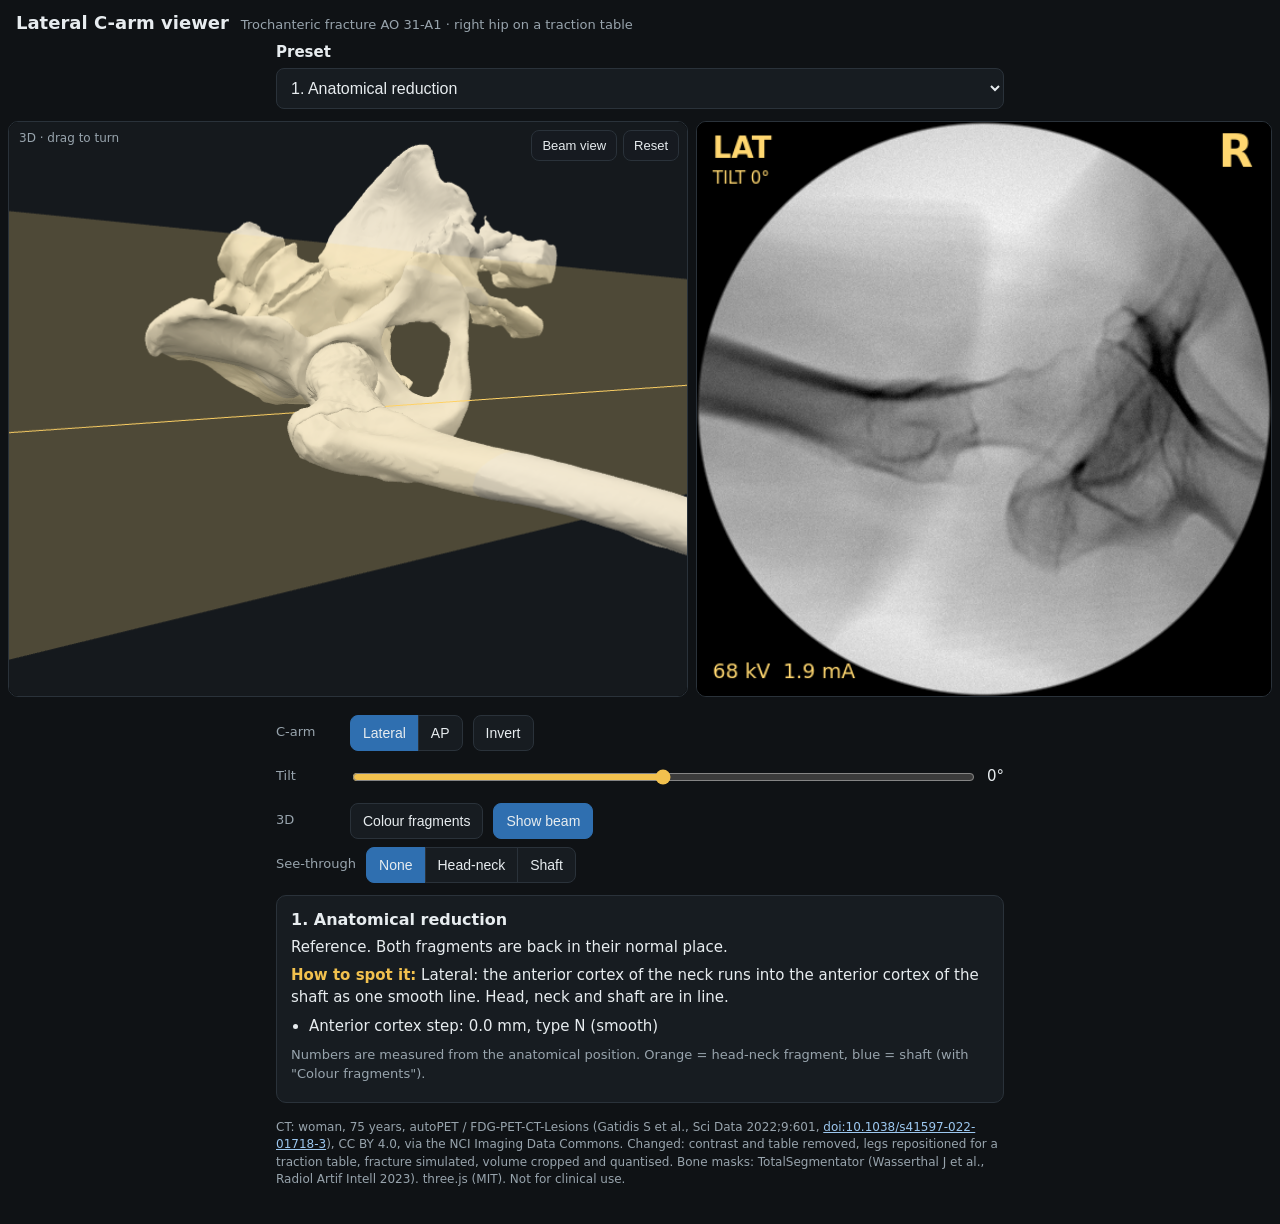
==== lateral-viewer/index.html @ 4b650449 "Add lateral C-arm viewer for trochanteric malreductions New folder /lateral-viewer/ (no existing fil" ====
<!doctype html>
<html lang="en">
<head>
  <meta charset="utf-8">
  <meta name="viewport" content="width=device-width, initial-scale=1, viewport-fit=cover">
  <title>Lateral C-arm Viewer</title>
  <meta name="description" content="Trochanteric fracture (AO 31-A1) malreductions: 3D bone model and the matching lateral C-arm image from one CT.">
  <link rel="stylesheet" href="css/style.css">
  <script type="importmap">
    {
      "imports": {
        "three": "../lib/three/three.module.min.js",
        "three/addons/": "../lib/three/addons/"
      }
    }
  </script>
</head>
<body>
  <header>
    <h1>Lateral C-arm viewer</h1>
    <span class="sub">Trochanteric fracture AO 31-A1 · right hip on a traction table</span>
  </header>

  <section id="top">
    <label class="full">Preset
      <select id="preset"></select>
    </label>
    <div class="row" id="sevrow">
      <span>Mild</span><input type="range" id="sev" min="0" max="100" step="1"><span>Severe</span>
    </div>
  </section>

  <main id="stage">
    <div id="v3d" class="panel">
      <canvas id="c3d"></canvas>
      <div class="tag">3D · drag to turn</div>
      <div class="floating">
        <button id="btnBeamView">Beam view</button>
        <button id="btnFree">Reset</button>
      </div>
    </div>
    <div id="vx" class="panel">
      <div id="busy">updating…</div>
    </div>
  </main>

  <section id="controls">
    <div class="row">
      <span class="lbl">C-arm</span>
      <div class="seg"><button id="btnLat">Lateral</button><button id="btnAP">AP</button></div>
      <button id="btnInv">Invert</button>
    </div>
    <div class="row" id="tiltrow">
      <span class="lbl">Tilt</span><input type="range" id="tilt" min="-30" max="30" step="1"><span id="tiltval">0°</span>
    </div>
    <div class="row wrap">
      <span class="lbl">3D</span>
      <button id="btnCol">Colour fragments</button>
      <button id="btnBeam">Show beam</button>
    </div>
    <div class="row wrap">
      <span class="lbl">See-through</span>
      <div class="seg"><button id="see_none">None</button><button id="see_prox">Head-neck</button><button id="see_dist">Shaft</button></div>
    </div>

    <article id="label">
      <h2 id="pname"></h2>
      <p id="what"></p>
      <p class="spot"><b>How to spot it:</b> <span id="spot"></span></p>
      <p id="range" class="muted"></p>
      <ul id="nums"></ul>
      <p class="muted">Numbers are measured from the anatomical position. Orange = head-neck fragment, blue = shaft (with "Colour fragments").</p>
    </article>

    <footer>
      <p>CT: woman, 75 years, autoPET / FDG-PET-CT-Lesions (Gatidis S et al., Sci Data 2022;9:601,
        <a href="https://doi.org/10.1038/s41597-022-01718-3">doi:10.1038/s41597-022-01718-3</a>), CC BY 4.0, via the NCI Imaging Data Commons.
        Changed: contrast and table removed, legs repositioned for a traction table, fracture simulated, volume cropped and quantised.
        Bone masks: TotalSegmentator (Wasserthal J et al., Radiol Artif Intell 2023). three.js (MIT). Not for clinical use.</p>
    </footer>
  </section>

  <div id="loading">
    <p>Loading the CT…</p>
    <div class="bar"><div id="loadbar"></div></div>
  </div>
  <script type="module" src="js/main.js"></script>
</body>
</html>
---- lateral-viewer/css/style.css ----
:root {
  --bg: #0f1215;
  --panel: #171c21;
  --line: #2a323a;
  --text: #e7ecef;
  --muted: #98a4ad;
  --accent: #f2c14e;
  --on: #2f6fb0;
}
* { box-sizing: border-box; }
html, body { margin: 0; background: var(--bg); color: var(--text); font: 15px/1.45 system-ui, -apple-system, Segoe UI, Roboto, sans-serif; }
body { padding-bottom: env(safe-area-inset-bottom); }
header { display: flex; flex-wrap: wrap; align-items: baseline; gap: 4px 12px; padding: 10px 16px 6px; }
header h1 { font-size: 18px; margin: 0; }
header .sub { color: var(--muted); font-size: 13px; }

#stage { display: flex; flex-direction: column; gap: 8px; padding: 0 8px; }
.panel { position: relative; background: #000; border-radius: 10px; overflow: hidden; border: 1px solid var(--line); }
#v3d { height: 34vh; min-height: 200px; }
#c3d { width: 100%; height: 100%; display: block; touch-action: none; }
#vx { width: min(100%, 56vh); aspect-ratio: 1 / 1; margin: 0 auto; }
#xr { width: 100%; height: 100%; display: block; image-rendering: auto; }
.tag { position: absolute; left: 10px; top: 8px; font-size: 12px; color: var(--muted); pointer-events: none; }
.floating { position: absolute; right: 8px; top: 8px; display: flex; gap: 6px; }
#busy { position: absolute; right: 10px; bottom: 8px; font-size: 12px; color: var(--accent); transition: opacity .3s; pointer-events: none; }

@media (orientation: landscape) and (min-width: 700px) {
  #stage { flex-direction: row; height: 64vh; }
  #v3d { flex: 1; height: 100%; }
  #vx { width: auto; height: 100%; margin: 0; }
}

#controls { padding: 10px 16px 24px; max-width: 760px; margin: 0 auto; }
#top { padding: 0 16px 4px; max-width: 760px; margin: 0 auto; }
#top .row { margin: 4px 0 6px; }
label.full { display: block; font-weight: 600; margin-bottom: 8px; }
select { display: block; width: 100%; margin-top: 4px; padding: 10px; font-size: 16px; border-radius: 8px; background: var(--panel); color: var(--text); border: 1px solid var(--line); }
.row { display: flex; align-items: center; gap: 10px; margin: 8px 0; }
.row.wrap { flex-wrap: wrap; }
.row input[type=range] { flex: 1; min-width: 120px; height: 32px; accent-color: var(--accent); }
.lbl { min-width: 64px; color: var(--muted); font-size: 13px; }
button { padding: 9px 12px; font-size: 14px; border-radius: 8px; background: var(--panel); color: var(--text); border: 1px solid var(--line); cursor: pointer; }
button.on { background: var(--on); border-color: var(--on); }
.seg { display: inline-flex; }
.seg button { border-radius: 0; margin-left: -1px; }
.seg button:first-child { border-radius: 8px 0 0 8px; margin-left: 0; }
.seg button:last-child { border-radius: 0 8px 8px 0; }
.floating button { padding: 7px 10px; font-size: 13px; background: rgba(23, 28, 33, .85); }

#label { background: var(--panel); border: 1px solid var(--line); border-radius: 10px; padding: 12px 14px; margin-top: 12px; }
#label h2 { font-size: 16px; margin: 0 0 6px; }
#label p { margin: 6px 0; }
#label ul { margin: 8px 0; padding-left: 18px; }
#label li { margin: 2px 0; font-variant-numeric: tabular-nums; }
.spot b { color: var(--accent); font-weight: 600; }
.muted { color: var(--muted); font-size: 13px; }
footer { color: var(--muted); font-size: 12px; margin-top: 16px; }
footer a { color: #9cc7ef; }

#loading { position: fixed; inset: 0; background: var(--bg); display: flex; flex-direction: column; align-items: center; justify-content: center; gap: 10px; z-index: 10; padding: 16px; text-align: center; }
#loading .bar { width: min(320px, 80vw); height: 8px; background: var(--panel); border-radius: 4px; overflow: hidden; }
#loadbar { width: 0; height: 100%; background: var(--accent); }
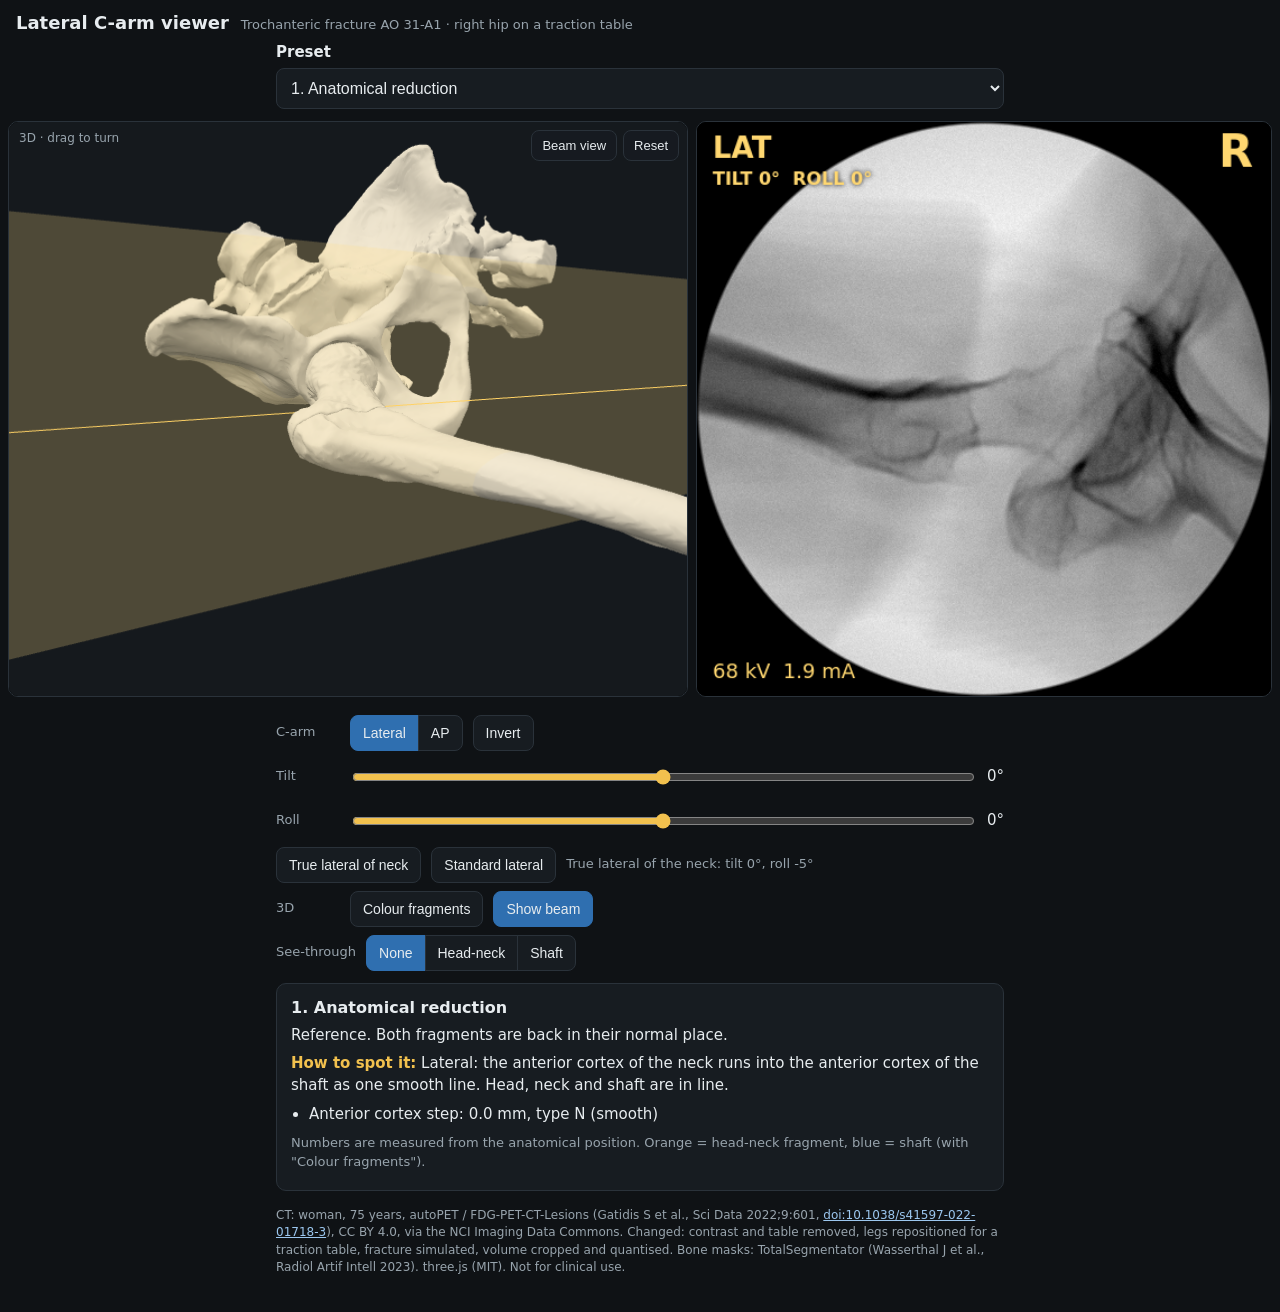
==== commit 1771a170: "Lateral viewer: add C-arm roll and true lateral of the neck - Roll slider: turns the C so the latera" ====
--- a/lateral-viewer/index.html
+++ b/lateral-viewer/index.html
@@ -53,6 +53,13 @@
     <div class="row" id="tiltrow">
       <span class="lbl">Tilt</span><input type="range" id="tilt" min="-30" max="30" step="1"><span id="tiltval">0°</span>
     </div>
+    <div class="row" id="rollrow">
+      <span class="lbl">Roll</span><input type="range" id="roll" min="-40" max="40" step="1"><span id="rollval">0°</span>
+    </div>
+    <div class="row wrap" id="truerow">
+      <button id="btnTrue">True lateral of neck</button><button id="btnStd">Standard lateral</button>
+      <span id="trueinfo" class="muted"></span>
+    </div>
     <div class="row wrap">
       <span class="lbl">3D</span>
       <button id="btnCol">Colour fragments</button>
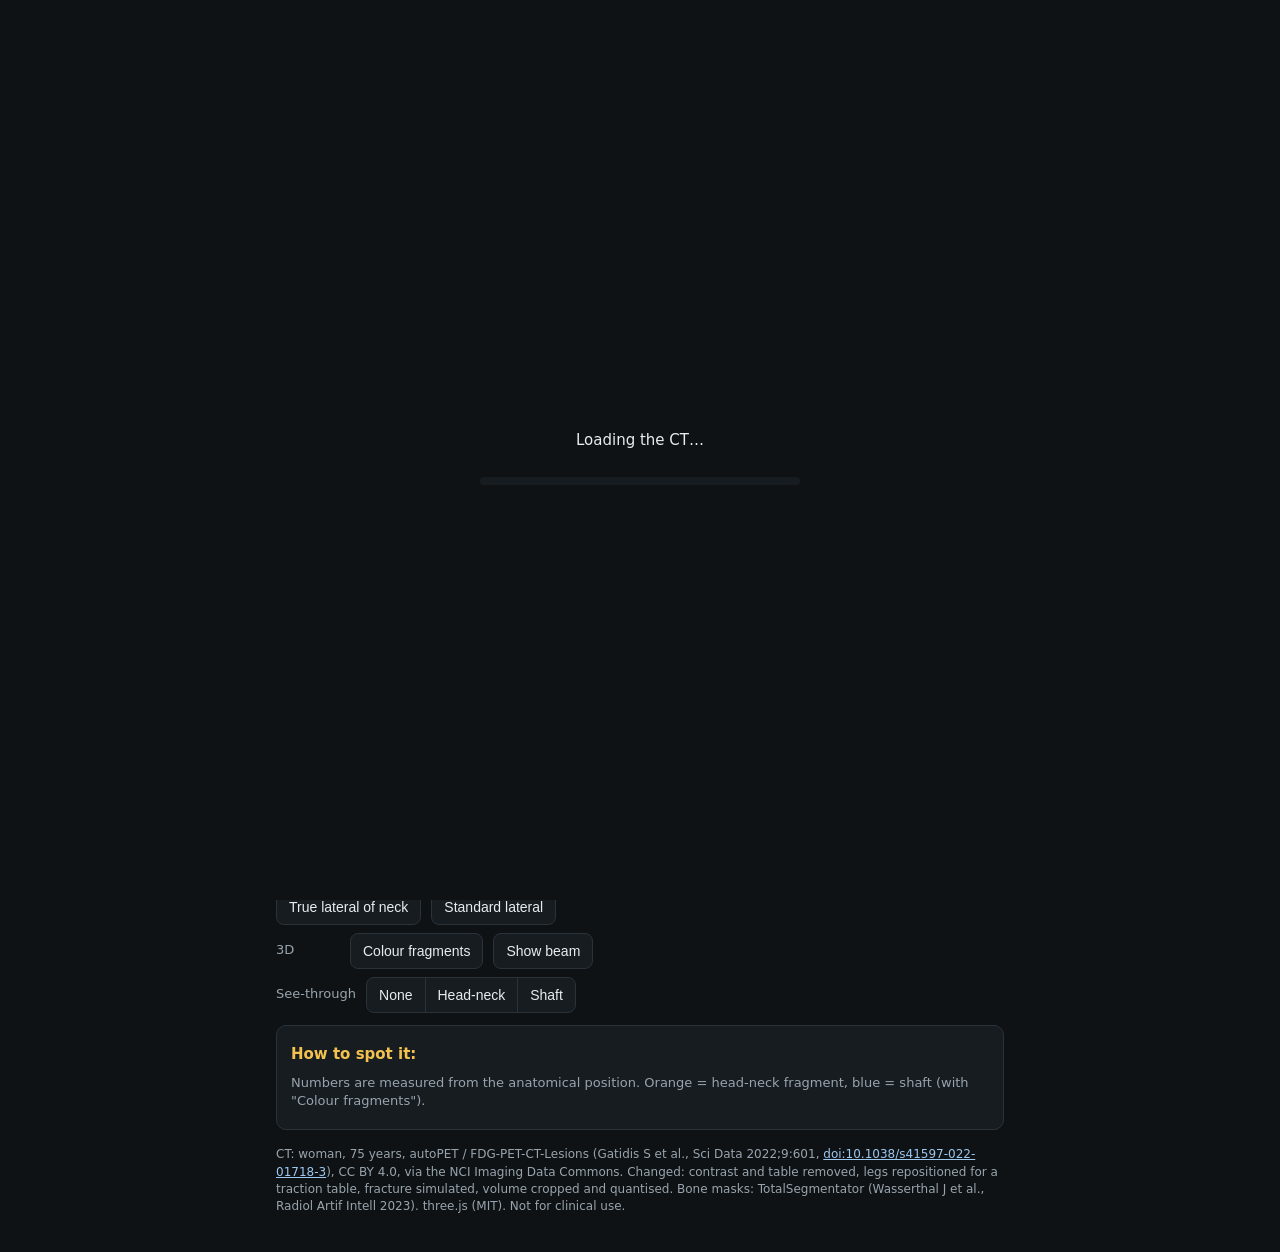
==== commit c8b5fc51: "Add VR and passthrough to the lateral viewer (Quest 3) Co-Authored-By: Claude Sonnet 5.5 <noreply@an" ====
--- a/lateral-viewer/index.html
+++ b/lateral-viewer/index.html
@@ -65,6 +65,11 @@
       <button id="btnCol">Colour fragments</button>
       <button id="btnBeam">Show beam</button>
     </div>
+    <div class="row wrap" id="xrrow" style="display:none">
+      <span class="lbl">Headset</span>
+      <button id="btnVR" style="display:none">Enter VR</button>
+      <button id="btnAR" style="display:none">Passthrough</button>
+    </div>
     <div class="row wrap">
       <span class="lbl">See-through</span>
       <div class="seg"><button id="see_none">None</button><button id="see_prox">Head-neck</button><button id="see_dist">Shaft</button></div>
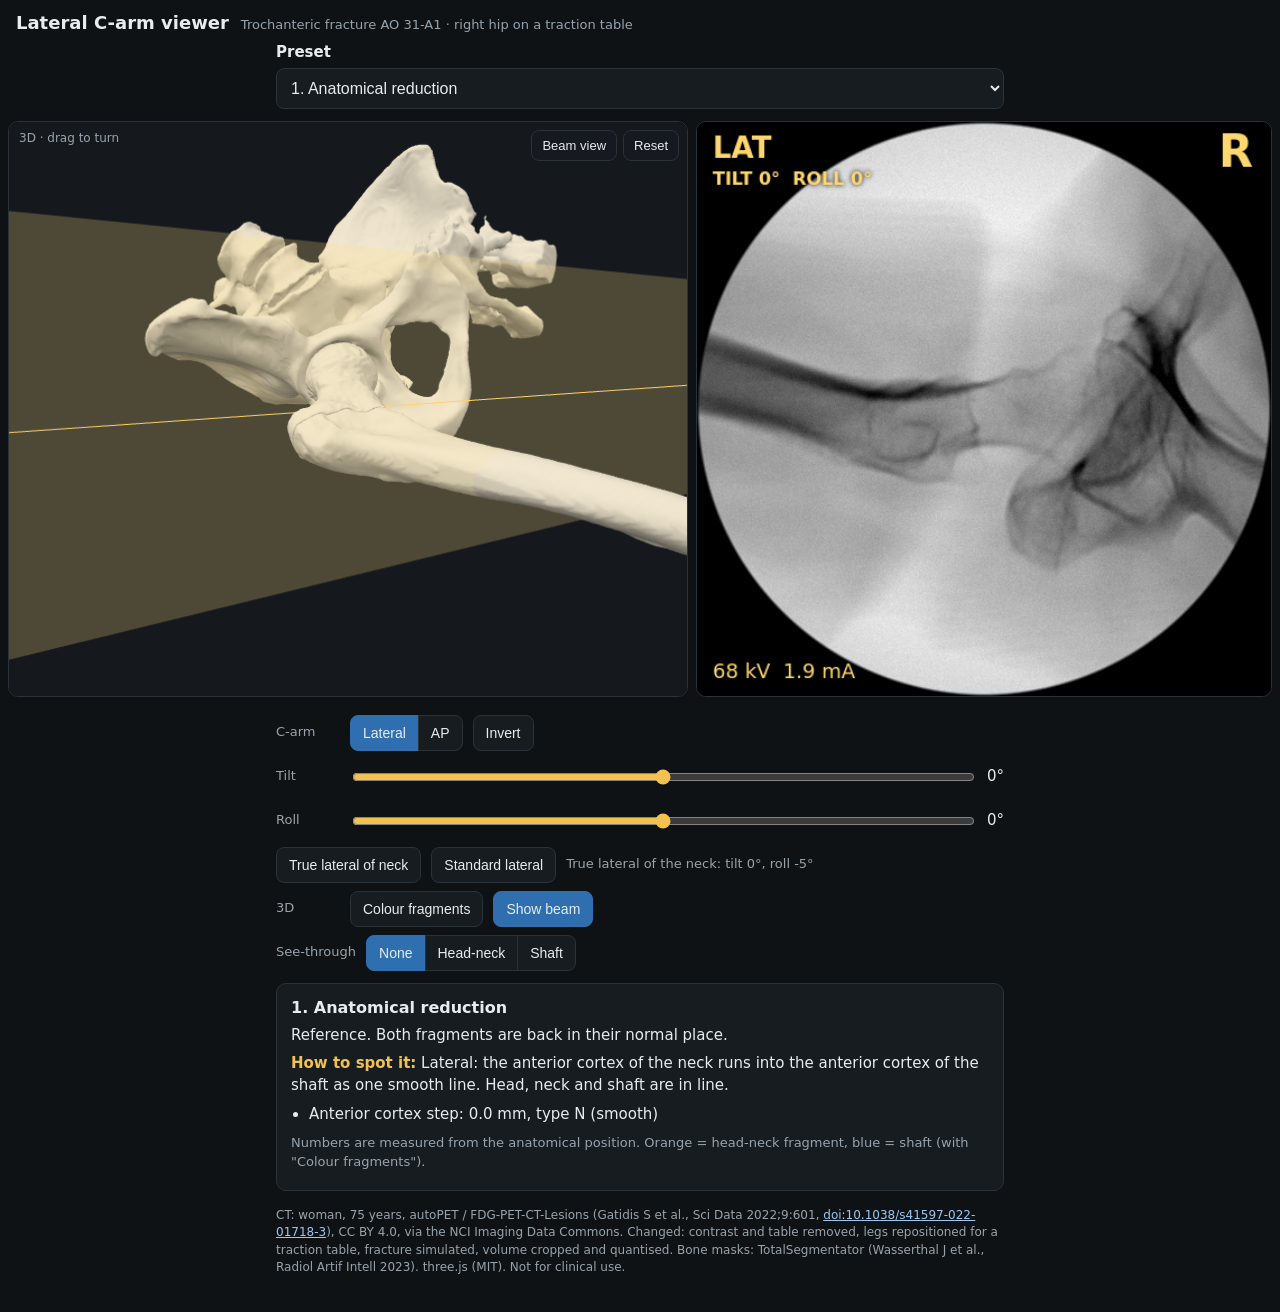
==== commit 72c253b9: "Cache-bust main.js and xrmode.js so browsers drop the broken cached copy Co-Authored-By: Claude Sonn" ====
--- a/lateral-viewer/index.html
+++ b/lateral-viewer/index.html
@@ -96,6 +96,6 @@
     <p>Loading the CT…</p>
     <div class="bar"><div id="loadbar"></div></div>
   </div>
-  <script type="module" src="js/main.js"></script>
+  <script type="module" src="js/main.js?v=2"></script>
 </body>
 </html>
